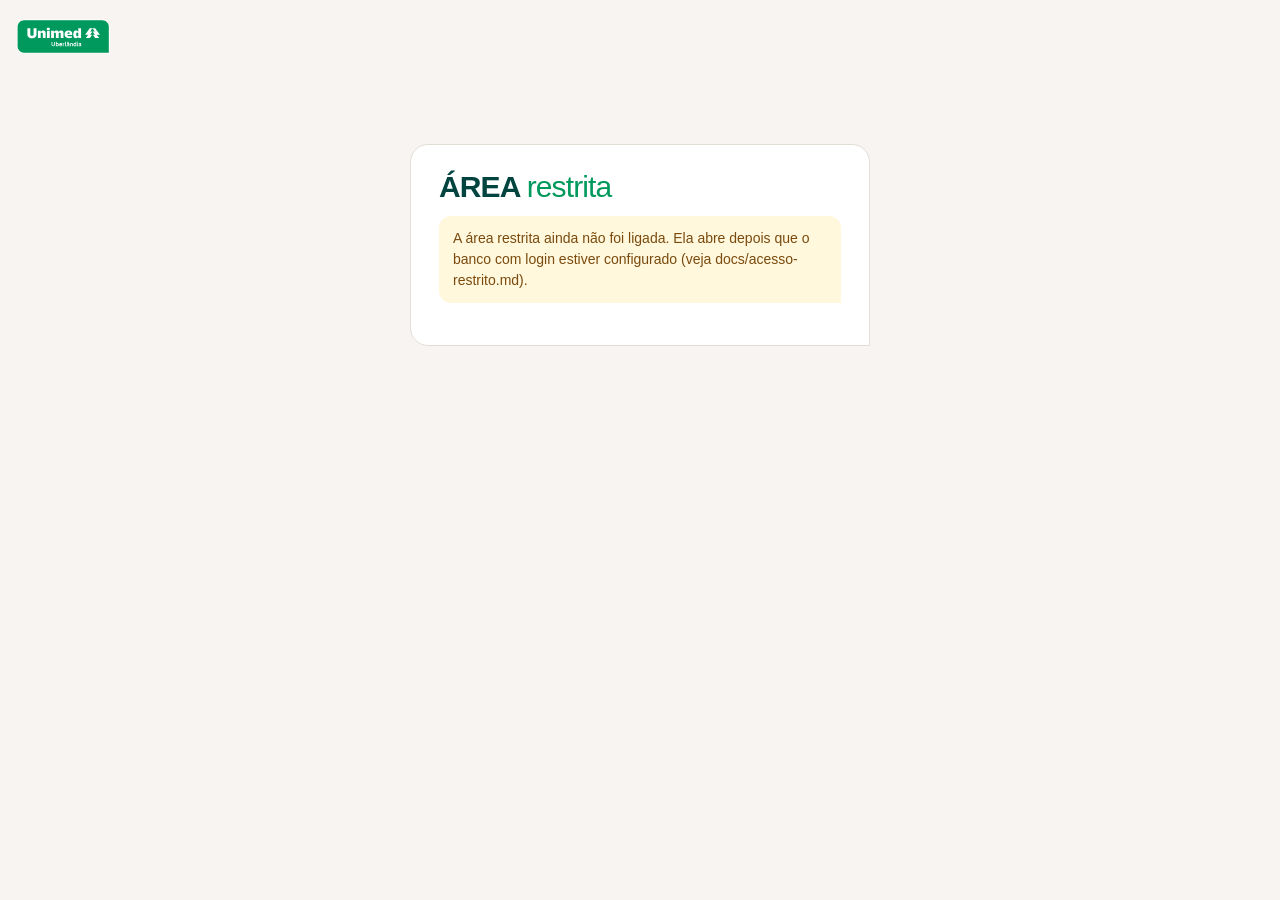
==== acessos.html @ f88de4ed "Add files via upload" ====
<!doctype html>
<html lang="pt-BR">
<head>
<meta charset="utf-8">
<meta name="viewport" content="width=device-width, initial-scale=1, viewport-fit=cover">
<meta name="robots" content="noindex, nofollow">
<title>Acessos · Unimed Uberlândia</title>
<link rel="stylesheet" href="src/ui.css">
</head>
<body>
<header class="topo">
  <img src="assets/logos/unimed-box-verde.svg" alt="Unimed Uberlândia">
  <nav aria-label="Área restrita" id="menu-restrito"></nav>
</header>

<main class="casca">
  <section id="portao" class="portao" hidden></section>
  <div id="conteudo-restrito" hidden>
    <section class="busca compacta" style="padding-top:8px">
      <h1>Acessos <span>à área restrita</span></h1>
    </section>
    <p id="origem" class="alerta aviso" hidden></p>
    <p class="intro">Quem pode abrir o painel, o Núcleo da Marca e o Radar. Para incluir alguém, coloque o e-mail aqui; a pessoa entra em "Área restrita → Primeiro acesso" e cria a própria senha.</p>
    <div class="cartao" style="margin-bottom:16px">
      <h2>Incluir pessoa</h2>
      <form id="novo-acesso" class="campos" novalidate>
        <div class="campo"><label for="a-email">E-mail</label><input id="a-email" type="email" autocomplete="off" placeholder="nome@unimeduberlandia.coop.br"></div>
        <div class="campo"><label for="a-nome">Nome</label><input id="a-nome" type="text" autocomplete="off"></div>
        <div class="campo"><label for="a-papel">Papel</label><select id="a-papel"><option value="equipe">Equipe: vê painel, núcleo e radar</option><option value="dono">Dono: também gerencia acessos</option></select></div>
        <div class="campo" style="justify-content:flex-end"><button class="btn primario" type="submit">Liberar acesso</button></div>
      </form>
      <div id="a-msg" role="status"></div>
    </div>
    <div class="cartao">
      <h2>Com acesso</h2>
      <div class="tabela-caixa"><table class="lista"><thead><tr><th>Nome</th><th>E-mail</th><th>Papel</th><th>Desde</th><th></th></tr></thead><tbody id="a-linhas"></tbody></table></div>
    </div>
  </div>
</main>

<script src="src/acesso.js"></script>
<script src="src/acessos.js"></script>
</body>
</html>
---- src/ui.css ----
/* Interface do gerador e do painel · Unimed Uberlândia */
@font-face { font-family: "Unimed Sans"; src: url("../assets/fonts/UnimedSans-Book.otf") format("opentype"); font-weight: 400; font-display: swap; }
@font-face { font-family: "Unimed Sans"; src: url("../assets/fonts/UnimedSans-Regular.otf") format("opentype"); font-weight: 500; font-display: swap; }
@font-face { font-family: "Unimed Sans"; src: url("../assets/fonts/UnimedSans-Bold.otf") format("opentype"); font-weight: 700; font-display: swap; }
@font-face { font-family: "Unimed Sans"; src: url("../assets/fonts/UnimedSans-Black.otf") format("opentype"); font-weight: 900; font-display: swap; }

:root {
  --petroleo: #00433f; --institucional: #00995d; --escuro: #005941; --citrico: #d3d92b;
  --laranja: #f47920; --laranja-escuro: #b55816;
  --fundo: #f7f4f1; --superficie: #ffffff; --texto: #3c3c3b; --forte: #1d1d1b; --suave: #6f6f6e;
  --borda: #e3ddd7; --borda-forte: #c6c6c5; --erro: #b3261e; --erro-fundo: #fdecea; --aviso-fundo: #fff8dc; --aviso-texto: #7a4a0e;
  --fonte: "Unimed Sans", -apple-system, BlinkMacSystemFont, "Segoe UI", Roboto, Helvetica, Arial, sans-serif;
}
* { box-sizing: border-box; }
html, body { margin: 0; }
body { background: var(--fundo); color: var(--texto); font-family: var(--fonte); font-size: 15px; line-height: 1.5; }
a { color: var(--escuro); }
button, input, select, textarea { font: inherit; color: inherit; }
:focus-visible { outline: 3px solid var(--institucional); outline-offset: 2px; }
[hidden] { display: none !important; }

.topo { display: flex; align-items: center; justify-content: space-between; gap: 16px; padding: 18px max(16px, env(safe-area-inset-right, 0px)) 18px max(16px, env(safe-area-inset-left, 0px)); max-width: 1320px; margin: 0 auto; }
.topo img { height: 36px; width: auto; display: block; }
.topo nav { display: flex; gap: 18px; font-size: 14px; font-weight: 700; }
.topo nav a { text-decoration: none; color: var(--petroleo); }
.topo nav a[aria-current="page"] { border-bottom: 3px solid var(--citrico); }

.casca { max-width: 1320px; margin: 0 auto; padding: 0 max(16px, env(safe-area-inset-right, 0px)) 64px max(16px, env(safe-area-inset-left, 0px)); }

/* Etapa 1 · busca estilo Google */
.busca { display: flex; flex-direction: column; align-items: center; text-align: center; gap: 18px; padding: clamp(40px, 9vh, 110px) 0 28px; transition: padding .25s; }
.busca.compacta { padding: 8px 0 20px; align-items: stretch; text-align: left; }
.busca h1 { margin: 0; font-weight: 900; font-size: clamp(34px, 6vw, 60px); line-height: .9; letter-spacing: -0.04em; text-transform: uppercase; color: var(--petroleo); text-wrap: balance; }
.busca h1 span { font-weight: 400; text-transform: none; color: var(--institucional); letter-spacing: -0.03em; }
.busca.compacta h1 { font-size: 26px; }
.busca .lede { margin: 0; color: var(--suave); max-width: 52ch; }
.busca.compacta .lede { display: none; }
.combo { position: relative; width: min(640px, 100%); }
.busca.compacta .combo { width: min(480px, 100%); }
.combo input { width: 100%; height: 56px; padding: 0 20px 0 52px; border: 2px solid var(--borda-forte); border-radius: 28px 28px 28px 0; background: var(--superficie); font-size: 17px; }
.combo input:focus { border-color: var(--institucional); outline: none; box-shadow: 0 0 0 4px rgba(0,153,93,.18); }
.combo svg { position: absolute; left: 18px; top: 50%; transform: translateY(-50%); pointer-events: none; }
.combo ul { position: absolute; left: 0; right: 0; top: calc(100% + 6px); margin: 0; padding: 6px; list-style: none; background: var(--superficie); border: 1px solid var(--borda); border-radius: 14px 14px 0 14px; box-shadow: 0 16px 40px rgba(0,67,63,.14); z-index: 10; max-height: 340px; overflow: auto; text-align: left; }
.combo li { display: flex; justify-content: space-between; align-items: center; gap: 12px; padding: 11px 14px; border-radius: 10px; cursor: pointer; }
.combo li[aria-selected="true"], .combo li:hover { background: var(--fundo); }
.combo li[aria-disabled="true"] { cursor: default; color: var(--suave); }
.combo li small { font-size: 12px; font-weight: 700; letter-spacing: .06em; text-transform: uppercase; color: var(--suave); }
.combo li .breve { background: var(--fundo); padding: 3px 8px; border-radius: 99px; }
.atalhos { display: flex; gap: 8px; flex-wrap: wrap; justify-content: center; }
.atalhos button { border: 1.5px solid var(--borda-forte); background: transparent; border-radius: 99px; padding: 8px 14px; cursor: pointer; font-weight: 700; font-size: 14px; color: var(--petroleo); }
.atalhos button:hover { border-color: var(--petroleo); }
.busca.compacta .atalhos { display: none; }

/* Etapa 2 · formulário + prévia */
.trabalho { display: grid; grid-template-columns: minmax(0, 1fr) minmax(0, 680px); gap: 28px; align-items: start; }
@media (max-width: 1080px) { .trabalho { grid-template-columns: minmax(0, 1fr); } }
.cartao { background: var(--superficie); border: 1px solid var(--borda); border-radius: 18px 18px 0 18px; padding: clamp(18px, 3vw, 28px); }
.cartao + .cartao { margin-top: 16px; }
.cartao h2 { margin: 0 0 4px; font-size: 13px; font-weight: 700; letter-spacing: .14em; text-transform: uppercase; color: var(--institucional); }
.cartao > p.sub { margin: 0 0 18px; color: var(--suave); font-size: 14px; }
.campos { display: grid; grid-template-columns: repeat(2, minmax(0, 1fr)); gap: 14px 16px; }
.campo { display: flex; flex-direction: column; gap: 6px; min-width: 0; }
.campo.largo { grid-column: 1 / -1; }
@media (max-width: 560px) { .campos { grid-template-columns: minmax(0, 1fr); } }
.campo label { font-weight: 700; font-size: 14px; color: var(--forte); display: flex; justify-content: space-between; gap: 8px; }
.campo label .cont { font-weight: 500; color: var(--suave); font-variant-numeric: tabular-nums; }
.campo label .cont.estourou { color: var(--erro); }
.campo .opc { font-weight: 500; color: var(--suave); }
.campo input, .campo select, .campo textarea { width: 100%; border: 1.5px solid var(--borda-forte); border-radius: 10px; background: var(--superficie); padding: 11px 12px; min-height: 46px; }
.campo textarea { min-height: 180px; resize: vertical; line-height: 1.55; }
.campo input:focus, .campo select:focus, .campo textarea:focus { border-color: var(--institucional); outline: none; box-shadow: 0 0 0 3px rgba(0,153,93,.16); }
.campo .ajuda { font-size: 12.5px; color: var(--suave); }
.campo.com-erro input, .campo.com-erro select, .campo.com-erro textarea { border-color: var(--erro); }
.campo .msg { font-size: 13px; color: var(--erro); font-weight: 700; }
.temas { display: flex; gap: 8px; flex-wrap: wrap; }
.temas label { cursor: pointer; }
.temas input { position: absolute; opacity: 0; width: 1px; height: 1px; }
.temas span { display: inline-flex; align-items: center; gap: 8px; border: 1.5px solid var(--borda-forte); border-radius: 99px; padding: 8px 14px; font-weight: 700; font-size: 14px; }
.temas span i { width: 12px; height: 12px; border-radius: 3px 3px 0 3px; display: inline-block; }
.temas input:checked + span { border-color: var(--petroleo); background: var(--petroleo); color: #fff; }
.temas input:focus-visible + span { outline: 3px solid var(--institucional); outline-offset: 2px; }
.imagens { display: grid; grid-template-columns: repeat(auto-fill, minmax(92px, 1fr)); gap: 8px; }
.imagens label { position: relative; cursor: pointer; display: block; }
.imagens input { position: absolute; opacity: 0; width: 1px; height: 1px; }
.imagens img, .imagens .nenhuma { display: block; width: 100%; aspect-ratio: 4/3; object-fit: cover; border-radius: 10px 10px 0 10px; border: 3px solid transparent; }
.imagens .nenhuma { display: flex; align-items: center; justify-content: center; background: var(--fundo); font-size: 12px; font-weight: 700; color: var(--suave); }
.imagens input:checked + img, .imagens input:checked + .nenhuma { border-color: var(--institucional); }
.imagens input:focus-visible + img, .imagens input:focus-visible + .nenhuma { outline: 3px solid var(--institucional); outline-offset: 2px; }

.acoes { display: flex; gap: 12px; align-items: center; flex-wrap: wrap; margin-top: 18px; }
.btn { display: inline-flex; align-items: center; gap: 10px; border: 0; border-radius: 24px 24px 24px 0; padding: 14px 22px; font-weight: 700; font-size: 16px; cursor: pointer; text-decoration: none; min-height: 48px; }
.btn.primario { background: var(--petroleo); color: #fff; }
.btn.primario:hover { background: #062f2c; }
.btn.secundario { background: transparent; color: var(--petroleo); border: 2px solid var(--petroleo); }
.btn:disabled { opacity: .5; cursor: not-allowed; }
.alerta { border-radius: 12px 12px 0 12px; padding: 12px 14px; font-size: 14px; margin-top: 14px; }
.alerta.erro { background: var(--erro-fundo); color: var(--erro); }
.alerta.aviso { background: var(--aviso-fundo); color: var(--aviso-texto); }
.alerta ul { margin: 6px 0 0; padding-left: 18px; }

.previa { position: sticky; top: 16px; }
.previa .cabeca { display: flex; justify-content: space-between; align-items: baseline; gap: 12px; margin-bottom: 10px; }
.previa .cabeca h2 { margin: 0; }
.decisao { display: flex; flex-wrap: wrap; gap: 6px; margin-bottom: 12px; }
.decisao span { font-size: 12px; font-weight: 700; letter-spacing: .04em; padding: 5px 10px; border-radius: 99px; background: var(--fundo); color: var(--petroleo); border: 1px solid var(--borda); }
.decisao span.var { background: var(--citrico); border-color: var(--citrico); }
.moldura { background: #f5f5f5; border: 1px solid var(--borda); border-radius: 14px 14px 0 14px; overflow: hidden; }
.moldura iframe { display: block; width: 100%; height: 860px; border: 0; background: #f5f5f5; }
.vazio { padding: 60px 24px; text-align: center; color: var(--suave); }
.porque { margin: 12px 0 0; padding: 0; list-style: none; font-size: 13px; color: var(--suave); display: grid; gap: 2px; }

.feito { border: 2px solid var(--institucional); }
.feito .codigo { font-size: 28px; font-weight: 900; letter-spacing: .02em; color: var(--petroleo); font-variant-numeric: tabular-nums; word-break: break-all; }
.feito p { margin: 6px 0 0; }

/* Painel */
.kpis { display: grid; grid-template-columns: repeat(4, minmax(0, 1fr)); gap: 14px; margin-bottom: 16px; }
@media (max-width: 860px) { .kpis { grid-template-columns: repeat(2, minmax(0, 1fr)); } }
.kpi { background: var(--superficie); border: 1px solid var(--borda); border-radius: 16px 16px 0 16px; padding: 18px; }
.kpi b { display: block; font-size: 36px; font-weight: 900; line-height: 1; color: var(--petroleo); font-variant-numeric: tabular-nums; }
.kpi span { font-size: 13px; color: var(--suave); font-weight: 700; }
.graficos > .cartao, .trabalho > .cartao { margin-top: 0; }
#g-tempo svg { display: block; width: 100%; height: auto; }
.graficos { display: grid; grid-template-columns: repeat(2, minmax(0, 1fr)); gap: 16px; margin-bottom: 16px; }
@media (max-width: 860px) { .graficos { grid-template-columns: minmax(0, 1fr); } }
.barras { display: grid; gap: 8px; }
.barra { display: grid; grid-template-columns: minmax(0, 170px) minmax(0, 1fr) 36px; gap: 10px; align-items: center; font-size: 13.5px; }
.barra .nome { overflow: hidden; text-overflow: ellipsis; white-space: nowrap; }
.barra .trilho { height: 14px; background: var(--fundo); border-radius: 0 7px 7px 0; overflow: hidden; }
.barra .valor { height: 100%; background: var(--institucional); border-radius: 0 7px 7px 0; }
.barra .n { text-align: right; font-weight: 700; font-variant-numeric: tabular-nums; color: var(--forte); }
.linha-tempo svg { width: 100%; height: 160px; display: block; }
.tabela-caixa { overflow-x: auto; }
table.lista { width: 100%; border-collapse: collapse; font-size: 14px; }
table.lista th { text-align: left; font-size: 12px; letter-spacing: .08em; text-transform: uppercase; color: var(--suave); padding: 10px 12px; border-bottom: 2px solid var(--petroleo); white-space: nowrap; }
table.lista td { padding: 11px 12px; border-bottom: 1px solid var(--borda); vertical-align: top; }
table.lista td.cod { font-weight: 700; color: var(--petroleo); white-space: nowrap; font-variant-numeric: tabular-nums; }
table.lista button { border: 1.5px solid var(--borda-forte); background: transparent; border-radius: 99px; padding: 5px 12px; cursor: pointer; font-weight: 700; font-size: 13px; color: var(--petroleo); white-space: nowrap; }
.filtros { display: flex; gap: 10px; flex-wrap: wrap; margin-bottom: 12px; }
.filtros input, .filtros select { border: 1.5px solid var(--borda-forte); border-radius: 10px; padding: 9px 12px; background: var(--superficie); min-height: 42px; }
.selo { display: inline-block; font-size: 12px; font-weight: 700; padding: 3px 9px; border-radius: 99px; background: var(--fundo); }
.selo.ok { background: #e6f6ef; color: var(--escuro); }
.selo.alerta-s { background: var(--erro-fundo); color: var(--erro); }
dialog { border: 0; border-radius: 18px 18px 0 18px; padding: 0; width: min(760px, 94vw); box-shadow: 0 24px 60px rgba(0,0,0,.25); }
dialog::backdrop { background: rgba(0,67,63,.45); }
dialog .dentro { padding: 22px; }
dialog iframe { width: 100%; height: 70vh; border: 1px solid var(--borda); border-radius: 12px 12px 0 12px; }

/* Área restrita · login */
.portao { display: grid; place-items: center; padding: clamp(24px, 8vh, 90px) 0; }
.portao-cartao { width: min(460px, 100%); }
.portao-titulo { margin: 0 0 6px; font-weight: 900; font-size: 30px; line-height: .95; letter-spacing: -0.03em; color: var(--petroleo); }
.portao-titulo span { font-weight: 400; text-transform: none; color: var(--institucional); }
.portao-links { display: flex; gap: 18px; flex-wrap: wrap; margin: 16px 0 0; }
.link { background: none; border: 0; padding: 0; cursor: pointer; color: var(--escuro); font-weight: 700; font-size: 14px; text-decoration: underline; text-underline-offset: 3px; }
.alerta.ok { background: #e6f6ef; color: var(--escuro); }
.topo nav { flex-wrap: wrap; justify-content: flex-end; align-items: center; row-gap: 6px; }
.topo nav .sair { color: var(--suave); }
.topo nav a.restrito::before { content: ""; display: inline-block; width: 8px; height: 8px; background: var(--laranja); margin-right: 7px; vertical-align: 1px; }

/* Núcleo da Marca e Radar */
.intro { margin: -8px 0 20px; color: var(--suave); max-width: 70ch; }
.cartao.bloco, .graficos { margin-bottom: 16px; }
.cartao.bloco + .cartao.bloco { margin-top: 0; }
.amostras { display: grid; grid-template-columns: repeat(auto-fill, minmax(150px, 1fr)); gap: 12px; }
.amostra { display: grid; grid-template-columns: 40px 1fr; grid-template-rows: auto auto; column-gap: 10px; align-items: center; }
.amostra i { grid-row: span 2; width: 40px; height: 40px; border-radius: 10px 10px 0 10px; border: 1px solid var(--borda); }
.amostra b { font-size: 13px; color: var(--forte); line-height: 1.2; }
.amostra code, .detalhe code { font-size: 12px; color: var(--suave); }
.detalhe { margin: 6px 0 0; font-size: 14px; }
.tipo-amostra { margin: 0 0 8px; font-size: clamp(26px, 4vw, 40px); line-height: .95; letter-spacing: -0.03em; color: var(--petroleo); }
.formas { display: flex; gap: 16px; flex-wrap: wrap; align-items: flex-end; }
.forma { width: 160px; height: 100px; background: var(--fundo); border: 2px solid var(--institucional); display: flex; align-items: flex-end; padding: 10px; font-size: 12px; font-weight: 700; color: var(--escuro); }
.forma.botao { width: auto; height: auto; background: var(--petroleo); border: 0; color: #fff; padding: 12px 22px; font-size: 14px; }
.logos { display: grid; grid-template-columns: repeat(2, minmax(0, 1fr)); gap: 12px; }
.logo { border-radius: 14px 14px 0 14px; padding: 28px; display: grid; place-items: center; }
.logo.claro { background: var(--fundo); }
.logo.escuro { background: var(--petroleo); }
.logo img { height: 52px; width: auto; max-width: 100%; }
.galeria { display: grid; grid-template-columns: repeat(auto-fill, minmax(180px, 1fr)); gap: 12px; }
.galeria figure { margin: 0; }
.galeria img { width: 100%; aspect-ratio: 4 / 3; object-fit: cover; border-radius: 12px 12px 0 12px; display: block; }
.galeria figcaption { font-size: 13px; color: var(--suave); margin-top: 6px; }
.pilulas { list-style: none; margin: 0; padding: 0; display: flex; gap: 8px; flex-wrap: wrap; }
.pilulas li { border: 1.5px solid var(--borda-forte); border-radius: 99px; padding: 5px 12px; font-size: 13px; font-weight: 700; color: var(--petroleo); }
.tendencias { display: grid; grid-template-columns: repeat(auto-fill, minmax(280px, 1fr)); gap: 16px; margin-bottom: 16px; }
.tendencias .cartao + .cartao { margin-top: 0; }
.tendencia h3 { margin: 12px 0 6px; font-size: 20px; font-weight: 900; color: var(--petroleo); line-height: 1.1; }
.tendencia p { margin: 0; }
.tendencia .detalhe { color: var(--suave); font-size: 13px; margin-top: 10px; }
.tendencia.teste { border-style: dashed; }
.tendencia.arquivada { opacity: .6; }
.tendencia-topo { display: flex; justify-content: space-between; align-items: center; gap: 8px; }
.tendencia-topo code { font-size: 12px; color: var(--suave); }
.selo.teste { background: var(--aviso-fundo); color: var(--aviso-texto); }
.rodape-nota { font-size: 13px; color: var(--suave); }
@media (max-width: 560px) { .logos { grid-template-columns: minmax(0, 1fr); } }
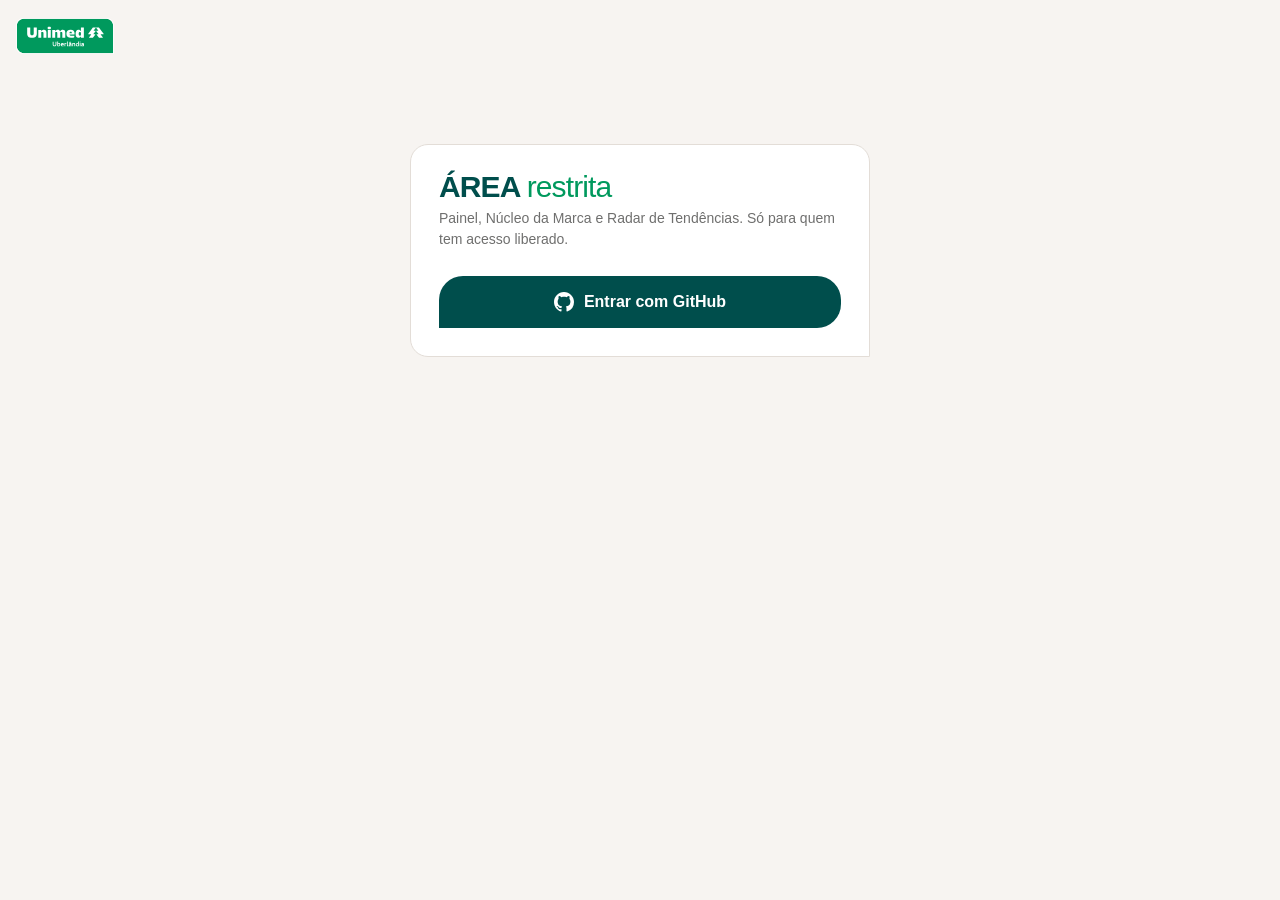
==== commit 8048c9d0: "Add files via upload" ====
--- a/acessos.html
+++ b/acessos.html
@@ -20,11 +20,11 @@
       <h1>Acessos <span>à área restrita</span></h1>
     </section>
     <p id="origem" class="alerta aviso" hidden></p>
-    <p class="intro">Quem pode abrir o painel, o Núcleo da Marca e o Radar. Para incluir alguém, coloque o e-mail aqui; a pessoa entra em "Área restrita → Primeiro acesso" e cria a própria senha.</p>
+    <p class="intro">Quem pode abrir o painel, o Núcleo da Marca e o Radar. Para incluir alguém, coloque o usuário do GitHub da pessoa; ela entra em "Área restrita → Entrar com GitHub". Quem não tem conta cria uma grátis em github.com.</p>
     <div class="cartao" style="margin-bottom:16px">
       <h2>Incluir pessoa</h2>
       <form id="novo-acesso" class="campos" novalidate>
-        <div class="campo"><label for="a-email">E-mail</label><input id="a-email" type="email" autocomplete="off" placeholder="nome@unimeduberlandia.coop.br"></div>
+        <div class="campo"><label for="a-github">Usuário do GitHub</label><input id="a-github" type="text" autocomplete="off" autocapitalize="none" spellcheck="false" placeholder="ex.: maria-silva"></div>
         <div class="campo"><label for="a-nome">Nome</label><input id="a-nome" type="text" autocomplete="off"></div>
         <div class="campo"><label for="a-papel">Papel</label><select id="a-papel"><option value="equipe">Equipe: vê painel, núcleo e radar</option><option value="dono">Dono: também gerencia acessos</option></select></div>
         <div class="campo" style="justify-content:flex-end"><button class="btn primario" type="submit">Liberar acesso</button></div>
@@ -33,7 +33,7 @@
     </div>
     <div class="cartao">
       <h2>Com acesso</h2>
-      <div class="tabela-caixa"><table class="lista"><thead><tr><th>Nome</th><th>E-mail</th><th>Papel</th><th>Desde</th><th></th></tr></thead><tbody id="a-linhas"></tbody></table></div>
+      <div class="tabela-caixa"><table class="lista"><thead><tr><th>Nome</th><th>GitHub</th><th>Papel</th><th>Desde</th><th></th></tr></thead><tbody id="a-linhas"></tbody></table></div>
     </div>
   </div>
 </main>
--- a/src/ui.css
+++ b/src/ui.css
@@ -5,7 +5,7 @@
 @font-face { font-family: "Unimed Sans"; src: url("../assets/fonts/UnimedSans-Black.otf") format("opentype"); font-weight: 900; font-display: swap; }
 
 :root {
-  --petroleo: #00433f; --institucional: #00995d; --escuro: #005941; --citrico: #d3d92b;
+  --petroleo: #004e4c; --institucional: #00995d; --escuro: #004e4c; --citrico: #b1d34b;
   --laranja: #f47920; --laranja-escuro: #b55816;
   --fundo: #f7f4f1; --superficie: #ffffff; --texto: #3c3c3b; --forte: #1d1d1b; --suave: #6f6f6e;
   --borda: #e3ddd7; --borda-forte: #c6c6c5; --erro: #b3261e; --erro-fundo: #fdecea; --aviso-fundo: #fff8dc; --aviso-texto: #7a4a0e;
@@ -195,3 +195,33 @@
 .selo.teste { background: var(--aviso-fundo); color: var(--aviso-texto); }
 .rodape-nota { font-size: 13px; color: var(--suave); }
 @media (max-width: 560px) { .logos { grid-template-columns: minmax(0, 1fr); } }
+.btn-github { width: 100%; justify-content: center; margin-top: 8px; }
+.topo nav .sair { display: inline-flex; align-items: center; gap: 8px; }
+.topo nav .sair img { border-radius: 50%; display: block; }
+
+/* Escolha com descrição (ex.: público) */
+.temas.com-descricao { display: grid; grid-template-columns: repeat(auto-fit, minmax(200px, 1fr)); }
+.temas.com-descricao span { display: flex; flex-direction: column; align-items: flex-start; gap: 2px; border-radius: 14px 14px 0 14px; padding: 12px 16px; height: 100%; }
+.temas.com-descricao span small { font-weight: 400; font-size: 13px; color: var(--suave); }
+.temas.com-descricao input:checked + span small { color: rgba(255,255,255,.85); }
+
+/* Exportações */
+.feito-sub { margin: 22px 0 2px; font-size: 13px; letter-spacing: .14em; text-transform: uppercase; color: var(--institucional); }
+.acoes.exportar { margin-top: 8px; }
+.regra { margin: 0 0 14px; padding: 10px 14px; background: var(--fundo); border-left: 3px solid var(--institucional); font-size: 14px; line-height: 1.5; }
+.hierarquia { margin: 10px 0 0; padding-left: 18px; font-size: 14px; line-height: 1.6; }
+.logo-uso { margin: 0; }
+.logo-uso figcaption { font-size: 13px; color: var(--suave); margin-top: 6px; }
+.logo-uso .logo img { height: auto; max-height: 64px; width: 100%; max-width: 360px; }
+.papeis { display: grid; grid-template-columns: repeat(auto-fill, minmax(260px, 1fr)); gap: 14px; }
+.papel { display: grid; grid-template-columns: 64px 1fr; gap: 12px; align-items: start; }
+.papel-cores { display: flex; flex-wrap: wrap; gap: 4px; }
+.papel-cores i { width: 28px; height: 28px; border-radius: 8px 8px 0 8px; border: 1px solid var(--borda); }
+.papel-cores i:only-child { width: 60px; height: 44px; border-radius: 12px 12px 0 12px; }
+.papel b { color: var(--petroleo); font-size: 15px; }
+.papel p { margin: 2px 0 0; font-size: 13px; color: var(--suave); line-height: 1.45; }
+.icones-area { display: grid; grid-template-columns: repeat(auto-fill, minmax(120px, 1fr)); gap: 14px; }
+.icones-area figure { margin: 0; display: grid; justify-items: start; gap: 6px; }
+.icone-quadro { width: 52px; height: 52px; border-radius: 14px 14px 0 14px; display: grid; place-items: center; }
+.icone-quadro img { width: 30px; height: 30px; }
+.icones-area figcaption { font-size: 13px; color: var(--suave); line-height: 1.3; }
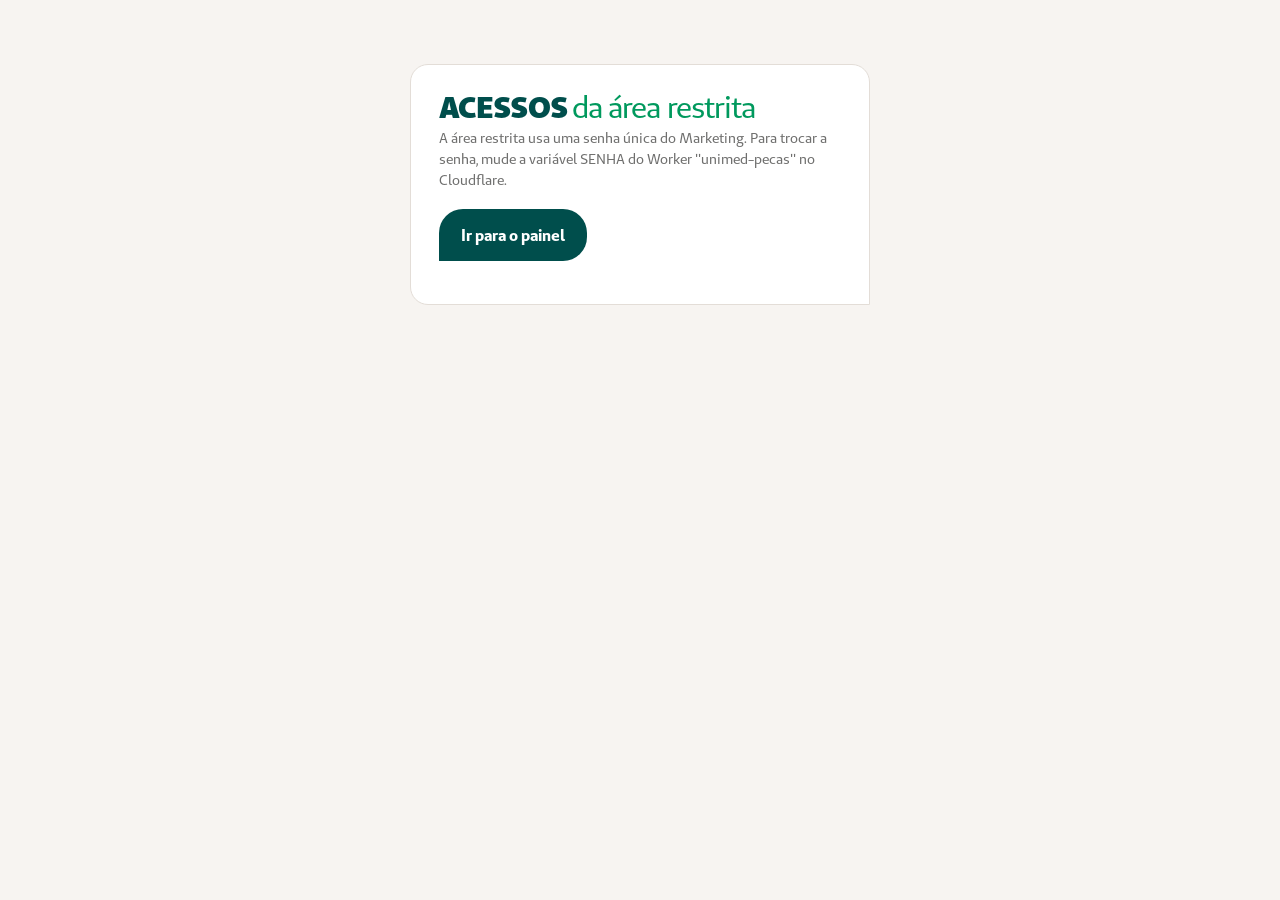
==== commit b73a80be: "Add files via upload" ====
--- a/acessos.html
+++ b/acessos.html
@@ -1,44 +1,7 @@
 <!doctype html>
-<html lang="pt-BR">
-<head>
-<meta charset="utf-8">
-<meta name="viewport" content="width=device-width, initial-scale=1, viewport-fit=cover">
-<meta name="robots" content="noindex, nofollow">
-<title>Acessos · Unimed Uberlândia</title>
-<link rel="stylesheet" href="src/ui.css">
-</head>
-<body>
-<header class="topo">
-  <img src="assets/logos/unimed-box-verde.svg" alt="Unimed Uberlândia">
-  <nav aria-label="Área restrita" id="menu-restrito"></nav>
-</header>
-
-<main class="casca">
-  <section id="portao" class="portao" hidden></section>
-  <div id="conteudo-restrito" hidden>
-    <section class="busca compacta" style="padding-top:8px">
-      <h1>Acessos <span>à área restrita</span></h1>
-    </section>
-    <p id="origem" class="alerta aviso" hidden></p>
-    <p class="intro">Quem pode abrir o painel, o Núcleo da Marca e o Radar. Para incluir alguém, coloque o usuário do GitHub da pessoa; ela entra em "Área restrita → Entrar com GitHub". Quem não tem conta cria uma grátis em github.com.</p>
-    <div class="cartao" style="margin-bottom:16px">
-      <h2>Incluir pessoa</h2>
-      <form id="novo-acesso" class="campos" novalidate>
-        <div class="campo"><label for="a-github">Usuário do GitHub</label><input id="a-github" type="text" autocomplete="off" autocapitalize="none" spellcheck="false" placeholder="ex.: maria-silva"></div>
-        <div class="campo"><label for="a-nome">Nome</label><input id="a-nome" type="text" autocomplete="off"></div>
-        <div class="campo"><label for="a-papel">Papel</label><select id="a-papel"><option value="equipe">Equipe: vê painel, núcleo e radar</option><option value="dono">Dono: também gerencia acessos</option></select></div>
-        <div class="campo" style="justify-content:flex-end"><button class="btn primario" type="submit">Liberar acesso</button></div>
-      </form>
-      <div id="a-msg" role="status"></div>
-    </div>
-    <div class="cartao">
-      <h2>Com acesso</h2>
-      <div class="tabela-caixa"><table class="lista"><thead><tr><th>Nome</th><th>GitHub</th><th>Papel</th><th>Desde</th><th></th></tr></thead><tbody id="a-linhas"></tbody></table></div>
-    </div>
-  </div>
-</main>
-
-<script src="src/acesso.js"></script>
-<script src="src/acessos.js"></script>
-</body>
-</html>
+<html lang="pt-BR"><head><meta charset="utf-8"><meta name="robots" content="noindex, nofollow"><meta name="viewport" content="width=device-width, initial-scale=1"><title>Acessos · Unimed Uberlândia</title><link rel="stylesheet" href="src/ui.css"></head>
+<body><main class="casca"><section class="cartao portao-cartao" style="margin:64px auto;max-width:640px">
+<h1 class="portao-titulo">ACESSOS <span>da área restrita</span></h1>
+<p class="sub">A área restrita usa uma senha única do Marketing. Para trocar a senha, mude a variável SENHA do Worker "unimed-pecas" no Cloudflare.</p>
+<p class="acoes"><a class="btn primario" href="painel.html">Ir para o painel</a></p>
+</section></main></body></html>
--- a/src/ui.css
+++ b/src/ui.css
@@ -1,8 +1,12 @@
 /* Interface do gerador e do painel · Unimed Uberlândia */
-@font-face { font-family: "Unimed Sans"; src: url("../assets/fonts/UnimedSans-Book.otf") format("opentype"); font-weight: 400; font-display: swap; }
-@font-face { font-family: "Unimed Sans"; src: url("../assets/fonts/UnimedSans-Regular.otf") format("opentype"); font-weight: 500; font-display: swap; }
-@font-face { font-family: "Unimed Sans"; src: url("../assets/fonts/UnimedSans-Bold.otf") format("opentype"); font-weight: 700; font-display: swap; }
-@font-face { font-family: "Unimed Sans"; src: url("../assets/fonts/UnimedSans-Black.otf") format("opentype"); font-weight: 900; font-display: swap; }
+@font-face { font-family: "Unimed Sans"; src: url("../assets/fonts/UnimedSans-Book.woff2") format("woff2"); font-weight: 300; font-style: normal; font-display: swap; }
+@font-face { font-family: "Unimed Sans"; src: url("../assets/fonts/UnimedSans-Regular.woff2") format("woff2"); font-weight: 400; font-style: normal; font-display: swap; }
+@font-face { font-family: "Unimed Sans"; src: url("../assets/fonts/UnimedSans-RegularItalic.woff2") format("woff2"); font-weight: 400; font-style: italic; font-display: swap; }
+@font-face { font-family: "Unimed Sans"; src: url("../assets/fonts/UnimedSans-SemiBold.woff2") format("woff2"); font-weight: 600; font-style: normal; font-display: swap; }
+@font-face { font-family: "Unimed Sans"; src: url("../assets/fonts/UnimedSans-Bold.woff2") format("woff2"); font-weight: 700; font-style: normal; font-display: swap; }
+@font-face { font-family: "Unimed Sans"; src: url("../assets/fonts/UnimedSans-BoldItalic.woff2") format("woff2"); font-weight: 700; font-style: italic; font-display: swap; }
+@font-face { font-family: "Unimed Sans"; src: url("../assets/fonts/UnimedSans-ExtraBold.woff2") format("woff2"); font-weight: 800; font-style: normal; font-display: swap; }
+@font-face { font-family: "Unimed Sans"; src: url("../assets/fonts/UnimedSans-Black.woff2") format("woff2"); font-weight: 900; font-style: normal; font-display: swap; }
 
 :root {
   --petroleo: #004e4c; --institucional: #00995d; --escuro: #004e4c; --citrico: #b1d34b;
@@ -225,3 +229,244 @@
 .icone-quadro { width: 52px; height: 52px; border-radius: 14px 14px 0 14px; display: grid; place-items: center; }
 .icone-quadro img { width: 30px; height: 30px; }
 .icones-area figcaption { font-size: 13px; color: var(--suave); line-height: 1.3; }
+
+/* Imagens múltiplas e enquadramento */
+.sr-only { position: absolute; width: 1px; height: 1px; padding: 0; margin: -1px; overflow: hidden; clip: rect(0 0 0 0); white-space: nowrap; border: 0; }
+.imagens.multi label.escolhida img { border-color: var(--institucional); }
+.imagens.multi input:disabled + img { opacity: .4; cursor: not-allowed; }
+.imagens .ordem-n { position: absolute; top: 6px; left: 6px; min-width: 22px; height: 22px; border-radius: 8px 8px 0 8px; background: var(--institucional); color: #fff; font-size: 12px; font-weight: 800; display: grid; place-items: center; }
+.imagens .ordem-n:empty { display: none; }
+.ajustes-imagem { margin-top: 12px; }
+.ajustes-titulo { margin: 0 0 10px; font-size: 13px; color: var(--suave); }
+.ajustes-titulo b { color: var(--petroleo); }
+.ajustes-lista { display: grid; gap: 12px; }
+.ajustes-lista.q2 { grid-template-columns: 1fr 1fr; }
+.ajustes-lista.q3 { grid-template-columns: 2fr 1fr; grid-template-rows: auto auto; }
+.ajustes-lista.q3 > :first-child { grid-row: span 2; }
+.recorte-quadro { position: relative; overflow: hidden; width: 100%; background: var(--fundo); border-radius: 12px 12px 0 12px; cursor: grab; touch-action: none; user-select: none; outline-offset: 3px; }
+.recorte-quadro.arrastando { cursor: grabbing; }
+.recorte-quadro:focus-visible { outline: 3px solid var(--institucional); }
+.recorte-quadro img { position: absolute; top: 0; left: 0; max-width: none; pointer-events: none; transform-origin: 0 0; }
+.recorte-etiqueta { position: absolute; left: 8px; bottom: 8px; background: rgba(0,78,76,.85); color: #fff; font-size: 11px; font-weight: 700; padding: 3px 8px; border-radius: 8px 8px 8px 0; }
+.recorte-controles { display: flex; flex-wrap: wrap; align-items: center; gap: 6px 8px; margin-top: 6px; font-size: 13px; }
+.recorte-controles input[type=range] { flex: 1 1 90px; min-width: 90px; min-height: 0; padding: 0; border: 0; accent-color: var(--institucional); }
+.btn-mini { border: 1.5px solid var(--borda-forte); background: #fff; border-radius: 8px; padding: 5px 10px; font: inherit; font-size: 13px; font-weight: 700; color: var(--petroleo); cursor: pointer; }
+.btn-mini:hover:not(:disabled) { border-color: var(--institucional); }
+.btn-mini:disabled { opacity: .35; cursor: default; }
+
+/* Barra de formatação */
+.fmt-barra { display: flex; flex-wrap: wrap; align-items: center; gap: 4px; padding: 6px; border: 1.5px solid var(--borda-forte); border-bottom: 0; border-radius: 10px 10px 0 0; background: var(--fundo); }
+.fmt-barra + input, .fmt-barra + textarea { border-top-left-radius: 0; border-top-right-radius: 0; }
+.fmt-btn { min-width: 32px; height: 30px; border: 1px solid transparent; border-radius: 8px; background: #fff; font: inherit; font-size: 14px; color: var(--petroleo); cursor: pointer; padding: 0 8px; }
+.fmt-btn:hover { border-color: var(--institucional); }
+.fmt-btn:focus-visible { outline: 2px solid var(--institucional); outline-offset: 1px; }
+.fmt-realce { border-radius: 999px; font-weight: 700; font-size: 12px; }
+.fmt-limpar { font-size: 12px; color: var(--suave); }
+.fmt-sep { width: 1px; height: 20px; background: var(--borda-forte); margin: 0 4px; }
+.fmt-rot { font-size: 12px; font-weight: 700; color: var(--suave); margin-right: 2px; }
+
+/* Ordem dos blocos */
+.ordem-blocos { list-style: none; counter-reset: bloco; margin: 8px 0 8px; padding: 0; display: grid; gap: 6px; }
+.ordem-blocos li { counter-increment: bloco; display: flex; align-items: center; justify-content: space-between; gap: 8px; padding: 8px 10px; border: 1.5px solid var(--borda); border-radius: 12px 12px 0 12px; background: #fff; }
+.ordem-nome::before { content: counter(bloco); display: inline-grid; place-items: center; width: 22px; height: 22px; margin-right: 10px; border-radius: 8px 8px 0 8px; background: var(--petroleo); color: #fff; font-size: 12px; font-weight: 800; }
+.ordem-nome { font-weight: 700; font-size: 14px; color: var(--petroleo); }
+.ordem-acoes { display: flex; gap: 4px; }
+@media (max-width: 560px) { .ajustes-lista.q2, .ajustes-lista.q3 { grid-template-columns: 1fr; } .ajustes-lista.q3 > :first-child { grid-row: auto; } }
+
+/* ============================================================
+   Fluxo de criação · v2 (seções, barra fixa, abas, rascunho)
+   ============================================================ */
+.campo .rot { font-weight: 700; font-size: 14px; color: var(--forte); }
+
+/* Quem está pedindo: vira uma linha quando já é conhecido */
+.cartao.quem.compacto { padding-top: 14px; padding-bottom: 14px; }
+.quem-resumo { display: flex; align-items: center; justify-content: space-between; gap: 12px; flex-wrap: wrap; }
+.quem-resumo p { margin: 0; font-size: 14px; color: var(--suave); }
+.quem-resumo b { color: var(--petroleo); }
+
+/* Cabeça do cartão de conteúdo */
+.conteudo-topo { display: flex; align-items: baseline; justify-content: space-between; gap: 12px; margin-bottom: 14px; }
+.conteudo-topo h2 { margin: 0; }
+.rascunho { display: flex; flex-wrap: wrap; gap: 4px 10px; align-items: center; margin: 0 0 14px; }
+
+/* Seções */
+#campos { display: grid; gap: 10px; }
+.secao.fixa { padding-bottom: 6px; }
+details.secao { border: 1.5px solid var(--borda); border-radius: 14px 14px 0 14px; background: #fff; }
+details.secao[open] { border-color: var(--borda-forte); }
+details.secao > summary { list-style: none; cursor: pointer; display: grid; grid-template-columns: auto minmax(0, 1fr) auto; align-items: center; gap: 12px; padding: 14px 16px; min-height: 52px; }
+details.secao > summary::-webkit-details-marker { display: none; }
+details.secao > summary::after { content: ""; width: 9px; height: 9px; border-right: 2px solid var(--petroleo); border-bottom: 2px solid var(--petroleo); transform: rotate(45deg) translate(-2px, -2px); transition: transform .15s; }
+details.secao[open] > summary::after { transform: rotate(225deg) translate(-2px, -2px); }
+details.secao > summary:focus-visible { outline: 3px solid var(--institucional); outline-offset: 2px; border-radius: 12px 12px 0 12px; }
+.secao-nome { font-weight: 700; font-size: 15px; color: var(--petroleo); }
+.secao-resumo { font-size: 13px; color: var(--suave); overflow: hidden; text-overflow: ellipsis; white-space: nowrap; text-align: right; }
+.secao-resumo.cheio { color: var(--institucional); font-weight: 700; }
+details.secao > .campos { padding: 4px 16px 18px; border-top: 1px solid var(--borda); padding-top: 16px; }
+@media (max-width: 560px) { details.secao > summary { grid-template-columns: minmax(0, 1fr) auto; } .secao-resumo { grid-column: 1; grid-row: 2; text-align: left; } details.secao > summary::after { grid-column: 2; grid-row: 1 / span 2; } }
+
+/* Barra de formatação só no campo em uso */
+/* A barra ocupa sempre o mesmo espaço (nada pula ao clicar fora); fica apagada quando o campo não está em uso. */
+.campo.com-formatacao .fmt-barra { opacity: .45; transition: opacity .15s; }
+.campo.com-formatacao:focus-within .fmt-barra, .campo.com-formatacao .fmt-barra:hover { opacity: 1; }
+
+/* Contador: passou do tamanho ideal */
+.campo label .cont.acima-ideal { color: var(--aviso-texto); font-weight: 700; }
+
+/* Aviso dentro do campo (ex.: imagem que não entra no modelo curto) */
+.aviso-campo { margin: 4px 0 0; padding: 8px 12px; border-radius: 10px 10px 0 10px; background: var(--aviso-fundo); color: var(--aviso-texto); font-size: 13px; font-weight: 700; }
+
+/* Ordem dos blocos: blocos vazios apagados */
+.ordem-vazio { display: none; margin-left: 8px; font-size: 11px; font-weight: 700; letter-spacing: .06em; text-transform: uppercase; color: var(--suave); }
+.ordem-blocos li.vazio { background: var(--fundo); border-style: dashed; }
+.ordem-blocos li.vazio .ordem-nome { color: var(--suave); }
+.ordem-blocos li.vazio .ordem-nome::before { background: var(--borda-forte); }
+.ordem-blocos li.vazio .ordem-vazio { display: inline; }
+
+/* Barra fixa de ação */
+.barra-acoes { position: sticky; bottom: 0; z-index: 4; display: flex; align-items: center; justify-content: space-between; gap: 12px; flex-wrap: wrap; margin: 18px calc(-1 * clamp(18px, 3vw, 28px)) calc(-1 * clamp(18px, 3vw, 28px)); padding: 12px clamp(18px, 3vw, 28px) max(12px, env(safe-area-inset-bottom, 0px)); background: rgba(255,255,255,.96); border-top: 1px solid var(--borda); border-radius: 0 0 0 18px; backdrop-filter: blur(6px); }
+.pendencias { margin: 0; font-size: 13.5px; color: var(--suave); flex: 1 1 200px; }
+.pendencias::before { content: ""; display: inline-block; width: 8px; height: 8px; margin-right: 8px; border-radius: 2px 2px 0 2px; background: var(--laranja); vertical-align: 1px; }
+.pendencias.ok { color: var(--institucional); font-weight: 700; }
+.pendencias.ok::before { background: var(--institucional); }
+.link { font: inherit; font-size: 14px; }
+
+/* Tela final */
+.feito .acoes.fim { margin-top: 22px; padding-top: 18px; border-top: 1px solid var(--borda); gap: 18px; }
+#pendente p { margin: 0 0 8px; }
+.acoes.exportar .btn-mini { padding: 8px 14px; font-size: 14px; }
+
+/* Prévia: inteira, na largura da coluna */
+.previa-titulo { margin: 0; font-size: 13px; letter-spacing: .14em; text-transform: uppercase; color: var(--institucional); }
+.previa-largura { font-size: 13px; color: var(--suave); }
+.palco { position: relative; overflow: hidden; width: 100%; }
+.palco iframe { display: block; border: 0; background: #f5f5f5; transform-origin: 0 0; height: 860px; }
+.moldura iframe { width: 680px; }
+@media (min-width: 1081px) { .moldura { max-height: calc(100vh - 150px); overflow: auto; } }
+.porque-caixa { margin-top: 10px; font-size: 13px; color: var(--suave); }
+.porque-caixa summary { cursor: pointer; font-weight: 700; color: var(--petroleo); padding: 6px 0; }
+.porque-caixa .porque { margin-top: 4px; }
+
+/* Abas Editar | Prévia (só em telas estreitas) */
+.abas { display: none; }
+@media (max-width: 1080px) {
+  .abas { display: grid; grid-template-columns: 1fr 1fr; gap: 4px; position: sticky; top: 0; z-index: 6; padding: 6px; margin: 0 0 4px; background: var(--fundo); border-bottom: 1px solid var(--borda); }
+  .abas button { border: 0; background: transparent; border-radius: 12px 12px 0 12px; min-height: 44px; font-weight: 700; font-size: 15px; color: var(--petroleo); cursor: pointer; }
+  .abas button[aria-selected="true"] { background: var(--petroleo); color: #fff; }
+  .trabalho > .previa { display: none; position: static; }
+  .trabalho.ver-previa > .painel-editar { display: none; }
+  .trabalho.ver-previa > .previa { display: block; }
+  .trabalho { gap: 12px; }
+}
+
+/* Tela inicial: formatos ativos em destaque, "em breve" apagados */
+.atalhos button.ativo { background: var(--petroleo); border-color: var(--petroleo); color: #fff; }
+.atalhos button.ativo:hover { background: #062f2c; }
+.atalhos button.breve { border-style: dashed; color: var(--suave); cursor: default; opacity: .8; }
+.atalhos button.breve:hover { border-color: var(--borda-forte); }
+.atalhos button small { margin-left: 6px; font-size: 11px; font-weight: 700; letter-spacing: .06em; text-transform: uppercase; }
+.barra-acoes { flex-wrap: nowrap; }
+.pendencias { flex: 1 1 auto; min-width: 0; }
+.barra-acoes .btn { flex: none; }
+@media (max-width: 560px) { .barra-acoes .btn { padding: 12px 18px; font-size: 15px; } .pendencias { font-size: 12.5px; line-height: 1.35; } }
+.versao-de { display: block; font-weight: 500; font-size: 12px; color: var(--suave); }
+.fmt-box { display: inline-flex; align-items: center; gap: 6px; font-size: 12px; font-weight: 700; }
+.fmt-box-ico { width: 14px; height: 10px; background: var(--apoio-verde, #cde3bb); border: 1.5px solid var(--petroleo); border-radius: 4px 4px 0 4px; }
+
+/* Newsletter · notícias */
+.noticias { display: grid; gap: 12px; }
+.noticia { position: relative; border: 1.5px solid var(--borda); border-radius: 14px 14px 0 14px; padding: 12px 16px 16px; margin: 0; background: #fff; }
+.noticia legend { padding: 0 6px; font-size: 14px; color: var(--petroleo); }
+.noticia-acoes { position: absolute; top: 10px; right: 12px; display: flex; gap: 4px; }
+.noticia .campos { margin-top: 10px; }
+.noticia-foto { margin-top: 8px; max-width: 360px; }
+.btn-mais { margin-top: 10px; align-self: flex-start; padding: 10px 18px; min-height: 42px; font-size: 14px; }
+.campo input[type=file] { padding: 9px 10px; background: var(--fundo); }
+
+/* Assistente da marca (IA) */
+.assistente { border: 2px solid var(--institucional); }
+.assistente-topo { display: flex; align-items: center; gap: 10px; }
+.assistente-topo h2 { margin: 0; }
+.selo.ia { background: var(--petroleo); color: #fff; }
+.assistente-exemplos { margin: 4px 0 12px; }
+.assistente-exemplos .btn-mini { font-weight: 500; }
+.assistente-form textarea { width: 100%; border: 1.5px solid var(--borda-forte); border-radius: 12px 12px 0 12px; padding: 12px; min-height: 84px; resize: vertical; }
+.assistente-form textarea:focus { border-color: var(--institucional); outline: none; box-shadow: 0 0 0 3px rgba(0,153,93,.16); }
+.assistente-escopo { margin-top: 10px; max-width: 420px; }
+.assistente-escopo select { border: 1.5px solid var(--borda-forte); border-radius: 10px; padding: 9px 10px; background: #fff; }
+.assistente-conversa { display: grid; gap: 10px; margin-bottom: 12px; }
+.msg-pessoa { justify-self: end; max-width: 80%; background: var(--petroleo); color: #fff; padding: 10px 14px; border-radius: 14px 14px 0 14px; }
+.msg-ia { background: var(--fundo); padding: 12px 14px; border-radius: 14px 14px 14px 0; }
+.msg-ia p { margin: 0 0 8px; }
+.msg-ia.carregando { color: var(--suave); font-style: italic; }
+.msg-ia.erro { background: var(--erro-fundo); color: var(--erro); }
+.msg-ia.descartada { opacity: .5; }
+.msg-ia .limites { margin: 0 0 8px; padding-left: 18px; font-size: 13px; color: var(--aviso-texto); }
+.mudanca { background: #fff; border: 1px solid var(--borda); border-radius: 10px; margin: 8px 0; }
+.mudanca summary { cursor: pointer; padding: 8px 12px; font-size: 13px; }
+.dif { margin: 0; max-height: 360px; overflow: auto; padding: 10px 12px; font-size: 12px; line-height: 1.45; background: #fbfaf8; border-top: 1px solid var(--borda); white-space: pre; }
+.dif-linha { display: block; min-height: 1.45em; }
+.dif-mais { background: #e3f3e9; color: #0b5a34; }
+.dif-menos { background: #fbe4e2; color: #8a1f17; }
+.dif-pulo { color: var(--suave); }
+.faixa-teste { margin: 0 0 12px; text-align: left; }
+.campanha-radar .papeis { margin-top: 8px; }
+.assistente, .assistente-conversa, .assistente-conversa > * { min-width: 0; }
+.msg-ia { overflow: hidden; }
+.msg-pessoa { overflow-wrap: anywhere; }
+.campanha-radar .papel:last-child { grid-template-columns: 1fr; }
+
+/* Tela inicial · nuvem de formatos */
+.atalhos.nuvem { max-width: 960px; gap: 10px 10px; align-items: center; }
+.atalhos.nuvem button { border: 0; border-radius: 18px 18px 0 18px; padding: 8px 16px; line-height: 1.1; color: var(--petroleo); display: inline-flex; flex-direction: column; align-items: flex-start; transition: transform .15s, box-shadow .15s; }
+.atalhos.nuvem button:hover { transform: translateY(-2px); box-shadow: 0 8px 18px rgba(0,78,76,.16); }
+.atalhos.nuvem button small { margin: 0 0 2px; font-size: 10px; letter-spacing: .12em; opacity: .75; }
+.atalhos.nuvem .t1 { font-size: 15px; font-weight: 500; }
+.atalhos.nuvem .t2 { font-size: 18px; font-weight: 700; }
+.atalhos.nuvem .t3 { font-size: 22px; font-weight: 800; padding: 10px 18px; }
+.atalhos.nuvem .t4 { font-size: 28px; font-weight: 900; padding: 12px 22px; letter-spacing: -0.01em; }
+.atalhos.nuvem .n-petroleo { background: var(--petroleo); color: #fff; }
+.atalhos.nuvem .n-petroleo:hover { background: #062f2c; }
+.atalhos.nuvem .n-citrico { background: var(--citrico); color: var(--petroleo); }
+.atalhos.nuvem .n-institucional { background: var(--institucional); color: #fff; }
+.atalhos.nuvem .n-azul { background: #a4d8de; }
+.atalhos.nuvem .n-areia { background: #ece3d9; }
+.atalhos.nuvem .n-verde { background: #cde3bb; }
+.atalhos.nuvem .n-amarelo { background: #ffe596; }
+.atalhos.nuvem .n-rosa { background: #f1cdcd; }
+.atalhos.nuvem .n-contorno { background: transparent; box-shadow: inset 0 0 0 2px var(--petroleo); }
+.atalhos.nuvem .n-contorno:hover { box-shadow: inset 0 0 0 2px var(--petroleo), 0 8px 18px rgba(0,78,76,.16); }
+@media (max-width: 560px) { .atalhos.nuvem .t4 { font-size: 22px; } .atalhos.nuvem .t3 { font-size: 19px; } }
+
+/* Imagem do computador */
+.envio { display: flex; flex-wrap: wrap; align-items: center; gap: 8px; margin: 2px 0 6px; }
+.btn-enviar { background: var(--petroleo); color: #fff; border-color: var(--petroleo); padding: 7px 12px; }
+.btn-enviar:hover:not(:disabled) { background: #062f2c; border-color: #062f2c; }
+.envio-status { font-size: 12.5px; color: var(--suave); }
+.imagens .tag-enviada { position: absolute; right: 6px; bottom: 8px; background: var(--citrico); color: var(--petroleo); font-size: 10px; font-weight: 800; letter-spacing: .06em; text-transform: uppercase; padding: 2px 6px; border-radius: 6px 6px 0 6px; }
+.linha-foto { display: flex; flex-wrap: wrap; gap: 8px; align-items: center; }
+.linha-foto select { flex: 1 1 220px; }
+.linha-foto .envio { margin: 0; }
+.doc-imagens { display: grid; grid-template-columns: repeat(auto-fill, minmax(180px, 1fr)); gap: 10px; }
+.doc-imagem { margin: 0; border: 1.5px solid var(--borda); border-radius: 12px 12px 0 12px; padding: 8px; background: #fff; display: grid; gap: 6px; }
+.doc-imagem img { width: 100%; aspect-ratio: 4 / 3; object-fit: cover; border-radius: 8px 8px 0 8px; }
+.doc-imagem figcaption { display: flex; flex-direction: column; font-size: 12.5px; }
+.doc-imagem figcaption span { color: var(--suave); overflow: hidden; text-overflow: ellipsis; white-space: nowrap; }
+.doc-imagem-acoes { display: flex; gap: 6px; flex-wrap: wrap; }
+
+/* Radar · linhas de campanha (externa × interna) */
+.linhas-campanha{display:grid;grid-template-columns:repeat(auto-fit,minmax(260px,1fr));gap:16px;margin-top:12px;}
+.linha-campanha{border:1px solid var(--borda,#e3ddd4);border-radius:14px 14px 0 14px;padding:12px;background:#fff;min-width:0;}
+.linha-campanha h3{margin:12px 0 4px;font-size:17px;}
+.linha-amostra{border-radius:10px 10px 0 10px;padding:16px;display:flex;flex-direction:column;gap:6px;min-height:118px;position:relative;}
+.linha-amostra span{font-size:11px;font-weight:700;letter-spacing:.14em;}
+.linha-amostra b{font-size:22px;line-height:1.05;}
+.linha-amostra i{position:absolute;right:14px;bottom:14px;width:34px;height:8px;border-radius:2px;}
+.linha-regras{margin:8px 0 0;padding-left:18px;font-size:13.5px;line-height:1.45;color:var(--texto-suave,#6f6f6e);}
+
+/* Kit de campanha · downloads por peça */
+.kit-lista{list-style:none;margin:14px 0 0;padding:0;display:grid;gap:8px;width:100%;}
+.kit-lista li{display:flex;justify-content:space-between;align-items:center;gap:12px;flex-wrap:wrap;padding:10px 12px;border:1px solid var(--borda,#e3ddd4);border-radius:12px 12px 0 12px;background:#fff;}
+.kit-lista li b{display:block;font-size:14.5px;}
+.kit-lista li span{font-size:12.5px;color:var(--texto-suave,#6f6f6e);}
+.kit-botoes{display:flex;gap:6px;flex-wrap:wrap;}
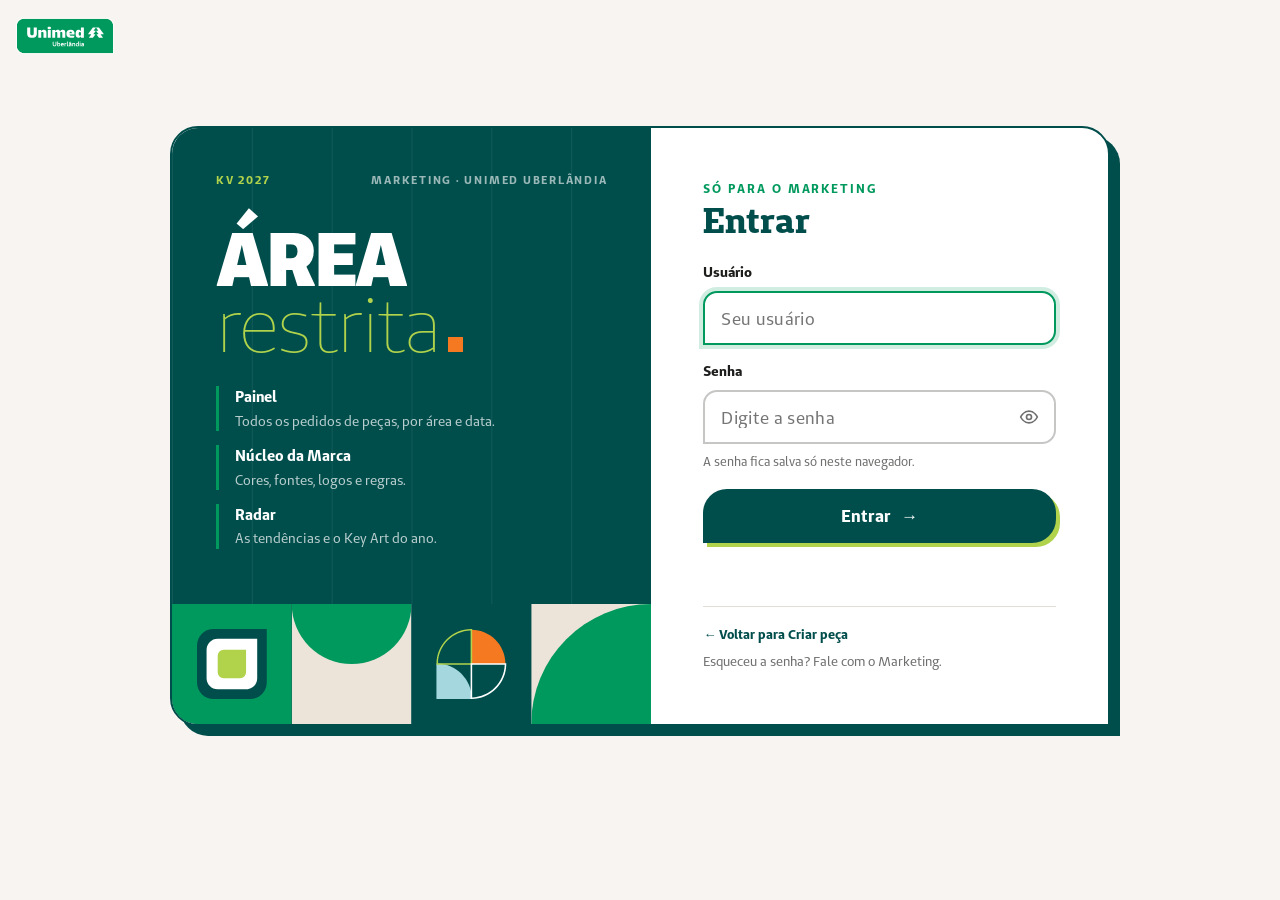
==== commit 0db1e27e: "Aplica atualização enviada em zip" ====
--- a/acessos.html
+++ b/acessos.html
@@ -1,7 +1,58 @@
 <!doctype html>
-<html lang="pt-BR"><head><meta charset="utf-8"><meta name="robots" content="noindex, nofollow"><meta name="viewport" content="width=device-width, initial-scale=1"><title>Acessos · Unimed Uberlândia</title><link rel="stylesheet" href="src/ui.css"></head>
-<body><main class="casca"><section class="cartao portao-cartao" style="margin:64px auto;max-width:640px">
-<h1 class="portao-titulo">ACESSOS <span>da área restrita</span></h1>
-<p class="sub">A área restrita usa uma senha única do Marketing. Para trocar a senha, mude a variável SENHA do Worker "unimed-pecas" no Cloudflare.</p>
-<p class="acoes"><a class="btn primario" href="painel.html">Ir para o painel</a></p>
-</section></main></body></html>
+<html lang="pt-BR">
+<head>
+<meta charset="utf-8">
+<meta name="robots" content="noindex, nofollow">
+<meta name="viewport" content="width=device-width, initial-scale=1, viewport-fit=cover">
+<title>Acessos · Unimed Uberlândia</title>
+<link rel="stylesheet" href="src/ui.css">
+</head>
+<body>
+<header class="topo">
+  <img src="assets/logos/unimed-box-verde.svg" alt="Unimed Uberlândia">
+  <nav aria-label="Área restrita" id="menu-restrito"></nav>
+</header>
+
+<main class="casca">
+  <section id="portao" class="portao" hidden></section>
+  <div id="conteudo-restrito" hidden>
+    <section class="busca compacta" style="padding-top:8px">
+      <h1>Acessos <span>do Marketing</span></h1>
+    </section>
+    <p id="sem-permissao" class="alerta aviso" hidden>Só administradores mexem nos acessos. Fale com quem cuida do sistema.</p>
+
+    <div class="acessos-grade" id="acessos-area">
+      <div class="cartao">
+        <h2 id="form-titulo">Novo acesso</h2>
+        <p class="sub">A senha fica protegida no banco do Cloudflare. Nada disso vai para o GitHub.</p>
+        <form id="form-acesso" class="campos" novalidate style="grid-template-columns:minmax(0,1fr);margin-top:12px">
+          <div class="campo"><label for="a-nome">Nome</label><input id="a-nome" type="text" placeholder="Ex.: Maria Souza" autocomplete="off"></div>
+          <div class="campo"><label for="a-usuario">Usuário</label><input id="a-usuario" type="text" placeholder="Ex.: maria" autocomplete="off" autocapitalize="none" spellcheck="false"><span class="ajuda">Sem espaço e sem acento. É o que a pessoa digita para entrar.</span></div>
+          <div class="campo"><label for="a-senha">Senha</label><input id="a-senha" type="text" placeholder="Pelo menos 8 caracteres" autocomplete="new-password" spellcheck="false"><span class="ajuda" id="a-senha-ajuda">Passe a senha para a pessoa por um canal seguro.</span></div>
+          <label class="campo-check"><input id="a-admin" type="checkbox"> <span><b>Administrador</b><br><span class="ajuda">Pode incluir e remover acessos.</span></span></label>
+          <div class="acoes" style="margin-top:4px">
+            <button class="btn primario" type="submit" id="a-salvar">Criar acesso</button>
+            <button class="btn secundario" type="button" id="a-cancelar" hidden>Cancelar</button>
+          </div>
+          <p id="a-status" role="status" class="ajuda" style="font-weight:700"></p>
+        </form>
+      </div>
+
+      <div class="cartao">
+        <h2>Quem tem acesso</h2>
+        <p class="sub">A senha geral do Marketing continua valendo e é administradora. Para trocá-la, mude o segredo SENHA no Cloudflare.</p>
+        <div class="tabela-caixa">
+          <table class="lista">
+            <thead><tr><th>Nome</th><th>Usuário</th><th>Desde</th><th></th></tr></thead>
+            <tbody id="lista-acessos"><tr><td colspan="4">Carregando…</td></tr></tbody>
+          </table>
+        </div>
+      </div>
+    </div>
+  </div>
+</main>
+
+<script src="src/acesso.js"></script>
+<script src="src/acessos.js"></script>
+</body>
+</html>
--- a/src/ui.css
+++ b/src/ui.css
@@ -1,4 +1,6 @@
 /* Interface do gerador e do painel · Unimed Uberlândia */
+@font-face { font-family: "Unimed Sans"; src: url("../assets/fonts/UnimedSans-Light.woff2") format("woff2"); font-weight: 200; font-style: normal; font-display: swap; }
+@font-face { font-family: "Unimed Slab"; src: url("../assets/fonts/UnimedSlab-Bold.woff2") format("woff2"); font-weight: 700; font-style: normal; font-display: swap; }
 @font-face { font-family: "Unimed Sans"; src: url("../assets/fonts/UnimedSans-Book.woff2") format("woff2"); font-weight: 300; font-style: normal; font-display: swap; }
 @font-face { font-family: "Unimed Sans"; src: url("../assets/fonts/UnimedSans-Regular.woff2") format("woff2"); font-weight: 400; font-style: normal; font-display: swap; }
 @font-face { font-family: "Unimed Sans"; src: url("../assets/fonts/UnimedSans-RegularItalic.woff2") format("woff2"); font-weight: 400; font-style: italic; font-display: swap; }
@@ -151,10 +153,61 @@
 dialog iframe { width: 100%; height: 70vh; border: 1px solid var(--borda); border-radius: 12px 12px 0 12px; }
 
 /* Área restrita · login */
-.portao { display: grid; place-items: center; padding: clamp(24px, 8vh, 90px) 0; }
-.portao-cartao { width: min(460px, 100%); }
-.portao-titulo { margin: 0 0 6px; font-weight: 900; font-size: 30px; line-height: .95; letter-spacing: -0.03em; color: var(--petroleo); }
-.portao-titulo span { font-weight: 400; text-transform: none; color: var(--institucional); }
+.portao { display: grid; place-items: center; padding: clamp(16px, 6vh, 72px) 0; }
+.portao-moldura { display: grid; grid-template-columns: minmax(0, 1.05fr) minmax(0, 1fr); width: min(940px, 100%); background: var(--superficie); border: 2px solid var(--petroleo); border-radius: 28px 28px 0 28px; box-shadow: 10px 10px 0 var(--petroleo); overflow: hidden; }
+.portao-marca { position: relative; display: flex; flex-direction: column; gap: 28px; padding: clamp(24px, 4vw, 44px); padding-bottom: 0; background-color: var(--petroleo); color: #fff;
+  background-image: linear-gradient(to right, rgba(255,255,255,.07) 1px, transparent 1px); background-size: calc(100% / 6) 100%; }
+.portao-meta { display: flex; justify-content: space-between; gap: 12px; margin: 0; font-size: 11px; font-weight: 700; letter-spacing: .16em; text-transform: uppercase; color: var(--citrico); }
+.portao-meta span:last-child { color: rgba(255,255,255,.6); text-align: right; }
+.portao-titulo { margin: 8px 0 0; display: flex; flex-wrap: wrap; align-items: baseline; column-gap: .22em; font-size: clamp(44px, 6.4vw, 76px); line-height: .88; letter-spacing: -0.04em; color: #fff; }
+.portao-titulo .pt-black { font-weight: 900; text-transform: uppercase; }
+.portao-titulo .pt-light { font-weight: 200; letter-spacing: -0.03em; color: var(--citrico); }
+.portao-titulo .pt-light { white-space: nowrap; }
+.portao-titulo .pt-ponto { display: inline-block; width: .2em; height: .2em; margin-left: .12em; background: var(--laranja); }
+.portao-lista { list-style: none; margin: 0; padding: 0; display: grid; gap: 14px; }
+.portao-lista li { display: grid; gap: 2px; padding-left: 16px; border-left: 3px solid var(--institucional); }
+.portao-lista b { font-size: 15px; }
+.portao-lista span { font-size: 13.5px; color: rgba(255,255,255,.72); }
+.portao-mosaico { display: block; width: calc(100% + 2 * clamp(24px, 4vw, 44px)); max-width: none; margin: auto calc(-1 * clamp(24px, 4vw, 44px)) 0; height: auto; }
+.portao-acesso { display: flex; flex-direction: column; justify-content: center; padding: clamp(24px, 4.5vw, 52px); }
+.portao-olho { margin: 0; font-size: 12px; font-weight: 700; letter-spacing: .16em; text-transform: uppercase; color: var(--institucional); }
+.portao-h2 { margin: 4px 0 24px; font-family: "Unimed Slab", var(--fonte); font-weight: 700; font-size: 36px; line-height: 1; color: var(--petroleo); }
+.portao-form { display: flex; flex-direction: column; gap: 8px; }
+.portao-campo + label { margin-top: 8px; }
+.portao-campo > input#usuario-painel { padding-right: 16px; }
+#menu-restrito .quem { font-size: 13px; font-weight: 700; color: var(--suave); }
+.acessos-grade > .cartao { margin: 0; }
+.acessos-grade { display: grid; grid-template-columns: minmax(0, 1fr) minmax(0, 1.3fr); gap: 16px; align-items: start; }
+@media (max-width: 860px) { .acessos-grade { grid-template-columns: minmax(0, 1fr); } }
+.campo-check { display: flex; gap: 10px; align-items: flex-start; font-size: 14px; }
+.campo-check input { width: 18px; height: 18px; margin-top: 2px; accent-color: var(--institucional); }
+.selo-admin { display: inline-block; margin-left: 6px; padding: 2px 8px; border-radius: 99px; background: var(--citrico); color: var(--petroleo); font-size: 11px; font-weight: 700; letter-spacing: .04em; vertical-align: 1px; }
+.portao-form label { font-weight: 700; font-size: 14px; color: var(--forte); }
+.portao-campo { position: relative; }
+.portao-campo input { width: 100%; height: 54px; padding: 0 52px 0 16px; border: 2px solid var(--borda-forte); border-radius: 14px 14px 14px 0; background: var(--superficie); font-size: 17px; letter-spacing: .02em; }
+.portao-campo input:focus { border-color: var(--institucional); outline: none; box-shadow: 0 0 0 4px rgba(0,153,93,.18); }
+.portao-form.com-erro .portao-campo input { border-color: var(--erro); box-shadow: 0 0 0 4px rgba(179,38,30,.12); }
+.portao-ver { position: absolute; right: 6px; top: 50%; transform: translateY(-50%); width: 42px; height: 42px; display: grid; place-items: center; border: 0; border-radius: 10px; background: transparent; color: var(--suave); cursor: pointer; }
+.portao-ver:hover { background: var(--fundo); color: var(--petroleo); }
+.portao-dica { margin: 0 0 10px; font-size: 12.5px; color: var(--suave); min-height: 1.5em; }
+.portao-dica.caps { color: var(--aviso-texto); font-weight: 700; }
+.portao-entrar { width: 100%; justify-content: center; height: 54px; font-size: 17px; transition: transform .12s, box-shadow .12s, background .12s; box-shadow: 4px 4px 0 var(--citrico); }
+.portao-entrar:hover:not(:disabled) { transform: translate(-2px, -2px); box-shadow: 6px 6px 0 var(--citrico); }
+.portao-entrar:active:not(:disabled) { transform: translate(2px, 2px); box-shadow: 0 0 0 var(--citrico); }
+.portao-entrar.carregando span { animation: portao-seta .8s ease-in-out infinite alternate; }
+@keyframes portao-seta { to { transform: translateX(6px); } }
+.portao-status { margin: 6px 0 0; min-height: 1.5em; font-size: 14px; font-weight: 700; color: var(--petroleo); }
+.portao-form.com-erro .portao-status { color: var(--erro); }
+.portao-rodape { display: flex; justify-content: space-between; flex-wrap: wrap; gap: 8px 16px; margin-top: 28px; padding-top: 18px; border-top: 1px solid var(--borda); font-size: 13px; color: var(--suave); }
+.portao-rodape a { font-weight: 700; text-decoration: none; color: var(--petroleo); }
+.portao-rodape a:hover { text-decoration: underline; text-underline-offset: 3px; }
+@media (max-width: 760px) {
+  .portao-moldura { grid-template-columns: minmax(0, 1fr); box-shadow: 6px 6px 0 var(--petroleo); }
+  .portao-marca { gap: 18px; }
+  .portao-lista { display: none; }
+  .portao-titulo { font-size: clamp(40px, 13vw, 60px); }
+}
+@media (prefers-reduced-motion: reduce) { .portao-entrar, .portao-entrar span { transition: none; animation: none !important; } }
 .portao-links { display: flex; gap: 18px; flex-wrap: wrap; margin: 16px 0 0; }
 .link { background: none; border: 0; padding: 0; cursor: pointer; color: var(--escuro); font-weight: 700; font-size: 14px; text-decoration: underline; text-underline-offset: 3px; }
 .alerta.ok { background: #e6f6ef; color: var(--escuro); }
